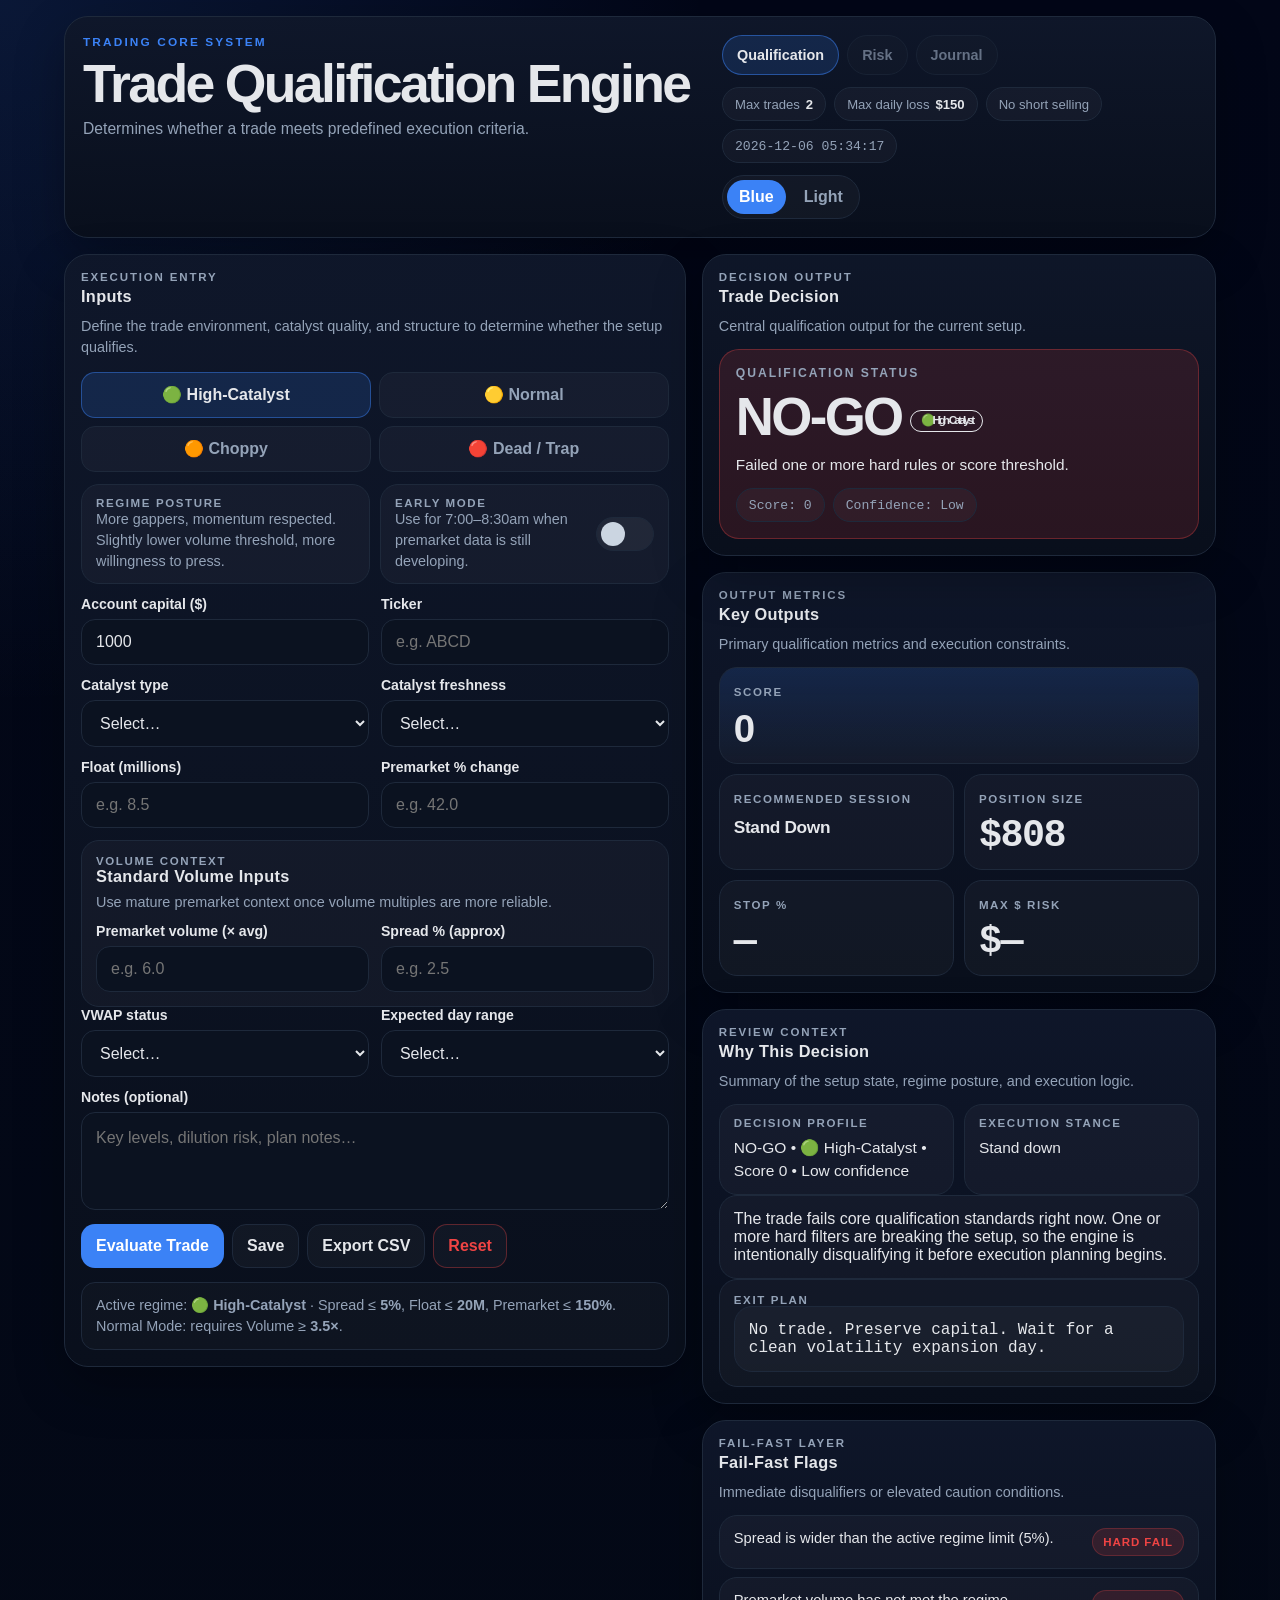
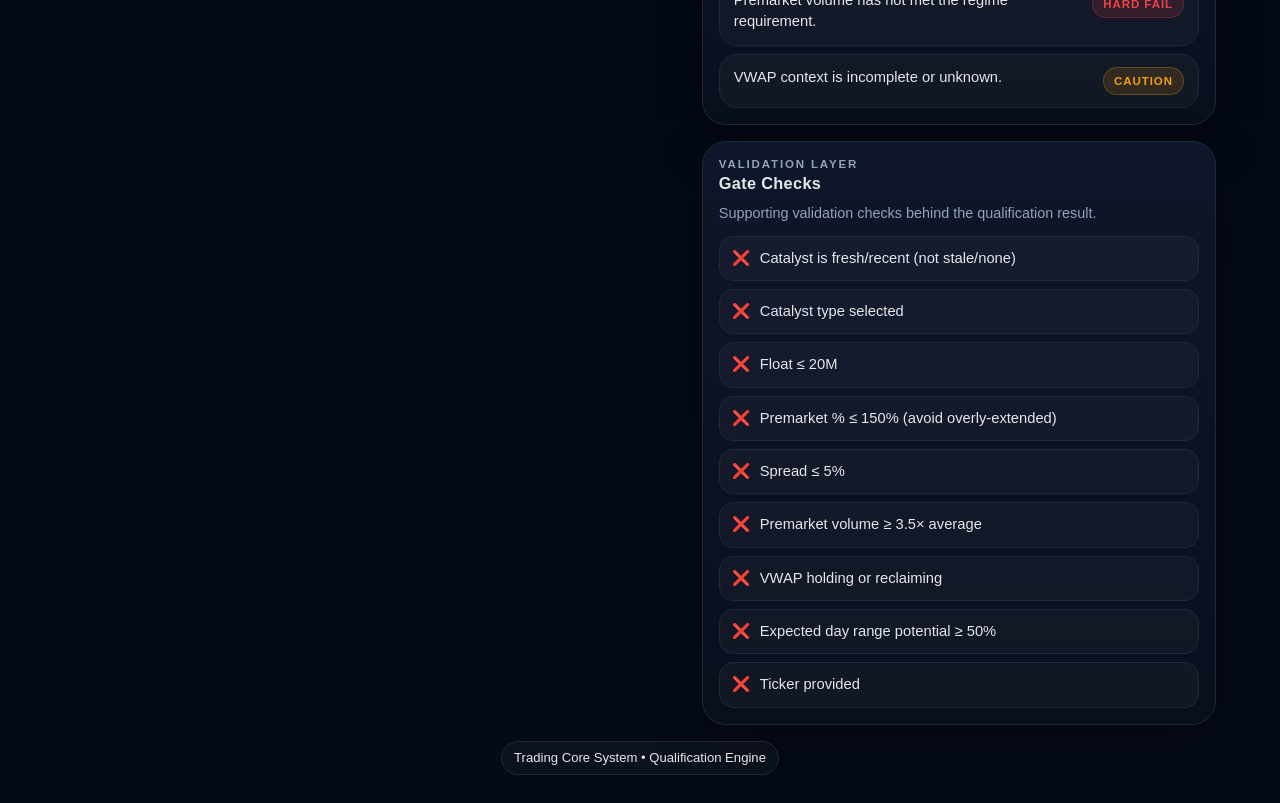
==== qualification/index.html @ 0a0ca6e4 "Add files via upload" ====
<!DOCTYPE html>
<html lang="en" data-theme="blue">
<head>
  <meta charset="utf-8" />
  <meta name="viewport" content="width=device-width,initial-scale=1,viewport-fit=cover" />
  <title>Trade Qualification Engine</title>
  <meta name="theme-color" content="#020617" />
  <meta name="description" content="Determines whether a trade meets predefined execution criteria." />
  <link rel="manifest" href="manifest.json" />
  <link rel="apple-touch-icon" href="icons/icon-192.png" />
  <link rel="icon" href="icons/icon-192.png" />
  <link rel="stylesheet" href="styles.css" />
</head>
<body>
  <div class="shell">
    <header class="topbar card">
      <div class="brand-block">
        <p class="eyebrow">Trading Core System</p>
        <h1>Trade Qualification Engine</h1>
        <p class="subtitle">Determines whether a trade meets predefined execution criteria.</p>
      </div>

      <div class="topbar-side">
        <nav class="system-nav" aria-label="Trading Core System modules">
          <a class="system-link active" href="./index.html" aria-current="page">Qualification</a>
          <a class="system-link" href="#" aria-disabled="true">Risk</a>
          <a class="system-link" href="#" aria-disabled="true">Journal</a>
        </nav>

        <div class="header-meta">
          <div class="meta-pill">Max trades <strong>2</strong></div>
          <div class="meta-pill">Max daily loss <strong>$150</strong></div>
          <div class="meta-pill">No short selling</div>
          <div class="meta-pill mono" id="clock">—</div>
        </div>

        <div class="theme-toggle" id="themeToggle" aria-label="Theme toggle">
          <button type="button" data-theme="blue" class="active">Blue</button>
          <button type="button" data-theme="light">Light</button>
        </div>
      </div>
    </header>

    <main class="app-grid">
      <section class="main-column">
        <section class="card section-card">
          <div class="section-head">
            <div>
              <p class="section-kicker">Execution Entry</p>
              <h2>Inputs</h2>
            </div>
            <p class="helper">Define the trade environment, catalyst quality, and structure to determine whether the setup qualifies.</p>
          </div>

          <nav class="regime-tabs" aria-label="Day Regime">
            <button type="button" class="active" data-regime="GREEN">🟢 High-Catalyst</button>
            <button type="button" data-regime="YELLOW">🟡 Normal</button>
            <button type="button" data-regime="ORANGE">🟠 Choppy</button>
            <button type="button" data-regime="RED">🔴 Dead / Trap</button>
          </nav>

          <div class="topline-row">
            <div class="regime-panel">
              <div class="mini-label">Regime posture</div>
              <div class="regime-note" id="regimeHint">—</div>
            </div>

            <div class="early-mode-wrap">
              <div>
                <div class="mini-label">Early Mode</div>
                <div class="toggle-copy">Use for 7:00–8:30am when premarket data is still developing.</div>
              </div>
              <div class="switch" id="earlySwitch" role="switch" aria-checked="false" tabindex="0" title="Use for 7:00–8:30am when premarket data is still developing"></div>
            </div>
          </div>

          <div class="form-grid">
            <label class="field">
              <span>Account capital ($)</span>
              <input id="capital" type="number" inputmode="decimal" min="0" step="1" value="1000" />
            </label>

            <label class="field">
              <span>Ticker</span>
              <input id="ticker" type="text" placeholder="e.g. ABCD" maxlength="10" />
            </label>

            <label class="field">
              <span>Catalyst type</span>
              <div class="select-wrap">
                <select id="catalystType">
                  <option value="">Select…</option>
                  <option>Clinical Data</option>
                  <option>Regulatory</option>
                  <option>Financial</option>
                  <option>M&amp;A</option>
                  <option>Leadership Change</option>
                  <option>Legal</option>
                  <option>IP/Patent</option>
                  <option>Operational Update</option>
                  <option>Corporate Strategy / Business Transformation</option>
                  <option>Other</option>
                </select>
              </div>
            </label>

            <label class="field">
              <span>Catalyst freshness</span>
              <div class="select-wrap">
                <select id="catalystFresh">
                  <option value="">Select…</option>
                  <option value="FRESH">Fresh (today / overnight)</option>
                  <option value="RECENT">Recent (1–3 days)</option>
                  <option value="STALE">Stale (4+ days)</option>
                  <option value="NONE">No clear catalyst</option>
                </select>
              </div>
            </label>

            <label class="field">
              <span>Float (millions)</span>
              <input id="floatM" type="number" inputmode="decimal" min="0" step="0.1" placeholder="e.g. 8.5" />
            </label>

            <label class="field">
              <span>Premarket % change</span>
              <input id="pmPct" type="number" inputmode="decimal" step="0.1" placeholder="e.g. 42.0" />
            </label>
          </div>

          <div id="earlyBlock" class="mode-block" hidden>
            <div class="mode-head">
              <div>
                <div class="mini-label">Checkpoint Mode</div>
                <h3>Early Mode Checkpoint</h3>
              </div>
              <p>Use absolute share checkpoints while premarket volume is still forming.</p>
            </div>

            <div class="form-grid compact-grid">
              <label class="field">
                <span>Time checkpoint (Early)</span>
                <div class="select-wrap">
                  <select id="checkpoint">
                    <option value="0715">7:00–7:15</option>
                    <option value="0745">7:15–7:45</option>
                    <option value="0830" selected>7:45–8:30</option>
                    <option value="0915">8:30–9:15</option>
                  </select>
                </div>
              </label>

              <label class="field">
                <span>Premarket volume (shares)</span>
                <input id="absVol" type="number" inputmode="numeric" step="1" placeholder="e.g. 250000" />
              </label>
            </div>

            <div class="helper helper-tight mode-note" id="earlyHint">—</div>
          </div>

          <div id="normalVolBlock" class="mode-block">
            <div class="mode-head">
              <div>
                <div class="mini-label">Volume Context</div>
                <h3>Standard Volume Inputs</h3>
              </div>
              <p>Use mature premarket context once volume multiples are more reliable.</p>
            </div>

            <div class="form-grid compact-grid">
              <label class="field">
                <span>Premarket volume (× avg)</span>
                <input id="volX" type="number" inputmode="decimal" step="0.1" placeholder="e.g. 6.0" />
              </label>

              <label class="field">
                <span>Spread % (approx)</span>
                <input id="spreadPct" type="number" inputmode="decimal" step="0.1" placeholder="e.g. 2.5" />
              </label>
            </div>
          </div>

          <div id="spreadAlways" class="mode-block" hidden>
            <div class="mode-head">
              <div>
                <div class="mini-label">Spread Context</div>
                <h3>Early Mode Spread Context</h3>
              </div>
              <p>Spread still matters even when using checkpoint-based volume validation.</p>
            </div>

            <div class="form-grid compact-grid">
              <label class="field">
                <span>Spread % (approx)</span>
                <input id="spreadPct2" type="number" inputmode="decimal" step="0.1" placeholder="e.g. 2.5" />
              </label>

              <label class="field">
                <span>(Optional) Premarket vol × avg</span>
                <input id="volX2" type="number" inputmode="decimal" step="0.1" placeholder="e.g. 2.0" />
              </label>
            </div>
          </div>

          <div class="form-grid">
            <label class="field">
              <span>VWAP status</span>
              <div class="select-wrap">
                <select id="vwap">
                  <option value="">Select…</option>
                  <option value="ABOVE">Above VWAP / holding</option>
                  <option value="RECLAIM">Reclaiming VWAP</option>
                  <option value="BELOW">Below VWAP / failing</option>
                  <option value="NA">Unknown</option>
                </select>
              </div>
            </label>

            <label class="field">
              <span>Expected day range</span>
              <div class="select-wrap">
                <select id="rangeExp">
                  <option value="">Select…</option>
                  <option value="LOW">&lt; 30%</option>
                  <option value="MED">30–50%</option>
                  <option value="HIGH">50–100%</option>
                  <option value="EXT">100%+</option>
                </select>
              </div>
            </label>

            <label class="field field-full">
              <span>Notes (optional)</span>
              <textarea id="notes" placeholder="Key levels, dilution risk, plan notes…"></textarea>
            </label>
          </div>

          <div class="action-row">
            <button id="evalBtn" type="button" class="btn btn-primary">Evaluate Trade</button>
            <button id="saveBtn" type="button" class="btn btn-secondary">Save</button>
            <button id="exportBtn" type="button" class="btn btn-secondary">Export CSV</button>
            <button id="resetBtn" type="button" class="btn btn-danger">Reset</button>
          </div>

          <div class="helper thresholds" id="thresholdsNote">—</div>
        </section>
      </section>

      <section class="side-column">
        <section class="card section-card decision-anchor">
          <div class="section-head tight">
            <div>
              <p class="section-kicker">Decision Output</p>
              <h2>Trade Decision</h2>
            </div>
            <p class="helper">Central qualification output for the current setup.</p>
          </div>

          <div class="decision-panel state-no-go" id="statusBox">
            <p class="decision-kicker">Qualification Status</p>
            <div class="decision-line" id="decisionLine">NO-GO</div>
            <div class="decision-why" id="decisionWhy">Fill inputs and evaluate.</div>

            <div class="decision-meta">
              <div class="decision-chip mono" id="scoreBadge">Score: --</div>
              <div class="decision-chip mono" id="confidenceBadge">Confidence: --</div>
            </div>
          </div>
        </section>

        <section class="card section-card">
          <div class="section-head tight">
            <div>
              <p class="section-kicker">Output Metrics</p>
              <h2>Key Outputs</h2>
            </div>
            <p class="helper">Primary qualification metrics and execution constraints.</p>
          </div>

          <div class="metrics-grid">
            <article class="metric-card metric-card-hero">
              <span class="metric-label">Score</span>
              <strong class="metric-value" id="scoreMetric">—</strong>
            </article>

            <article class="metric-card">
              <span class="metric-label">Recommended session</span>
              <strong class="metric-value metric-value-small" id="recSession">—</strong>
            </article>

            <article class="metric-card">
              <span class="metric-label">Position size</span>
              <strong class="metric-value mono" id="posSize">$—</strong>
            </article>

            <article class="metric-card">
              <span class="metric-label">Stop %</span>
              <strong class="metric-value mono" id="stopPct">—</strong>
            </article>

            <article class="metric-card">
              <span class="metric-label">Max $ risk</span>
              <strong class="metric-value mono" id="maxRisk">$—</strong>
            </article>
          </div>
        </section>

        <section class="card section-card">
          <div class="section-head tight">
            <div>
              <p class="section-kicker">Review Context</p>
              <h2>Why This Decision</h2>
            </div>
            <p class="helper">Summary of the setup state, regime posture, and execution logic.</p>
          </div>

          <div class="summary-grid">
            <div class="summary-box">
              <div class="summary-label">Decision profile</div>
              <div class="summary-value" id="decisionProfile">—</div>
            </div>
            <div class="summary-box">
              <div class="summary-label">Execution stance</div>
              <div class="summary-value" id="executionStance">—</div>
            </div>
          </div>

          <div class="narrative-block" id="reasonNarrative">No evaluation yet.</div>

          <div class="exit-plan-block">
            <div class="summary-label">Exit plan</div>
            <div class="narrative-block mono" id="exitPlan">—</div>
          </div>
        </section>

        <section class="card section-card">
          <div class="section-head tight">
            <div>
              <p class="section-kicker">Fail-Fast Layer</p>
              <h2>Fail-Fast Flags</h2>
            </div>
            <p class="helper">Immediate disqualifiers or elevated caution conditions.</p>
          </div>

          <div id="failFastList" class="flag-list">
            <div class="empty-state">No evaluation yet.</div>
          </div>
        </section>

        <section class="card section-card">
          <div class="section-head tight">
            <div>
              <p class="section-kicker">Validation Layer</p>
              <h2>Gate Checks</h2>
            </div>
            <p class="helper">Supporting validation checks behind the qualification result.</p>
          </div>

          <ul id="checksList" class="checks-list"></ul>
        </section>
      </section>
    </main>

    <footer class="app-footer">
      <div class="footer-pill">Trading Core System • Qualification Engine</div>
    </footer>
  </div>

  <script src="app.js"></script>
</body>
</html>
---- qualification/styles.css ----
:root {
  --bg: #020617;
  --panel: #0b1220;
  --card: #0f172a;
  --card-2: #111c31;
  --text: #e5e7eb;
  --muted: #94a3b8;
  --border: #1e293b;
  --accent: #3b82f6;
  --accent-soft: rgba(59, 130, 246, 0.16);
  --shadow: 0 20px 50px rgba(0, 0, 0, 0.28);
  --good: #22c55e;
  --good-bg: rgba(34, 197, 94, 0.14);
  --warn: #f59e0b;
  --warn-bg: rgba(245, 158, 11, 0.14);
  --bad: #ef4444;
  --bad-bg: rgba(239, 68, 68, 0.14);
  --neutral: #cbd5e1;
  --neutral-bg: rgba(148, 163, 184, 0.12);
  --radius-xl: 24px;
  --radius-lg: 18px;
  --radius-md: 14px;
  --safe-bottom: env(safe-area-inset-bottom, 0px);
  color-scheme: dark;
}

html[data-theme="light"] {
  --bg: #edf3ff;
  --panel: #ffffff;
  --card: #f8fbff;
  --card-2: #f1f6ff;
  --text: #0f172a;
  --muted: #52637b;
  --border: #d7e3f4;
  --accent: #2563eb;
  --accent-soft: rgba(37, 99, 235, 0.12);
  --shadow: 0 18px 40px rgba(15, 23, 42, 0.10);
  --good: #15803d;
  --good-bg: rgba(21, 128, 61, 0.10);
  --warn: #b45309;
  --warn-bg: rgba(180, 83, 9, 0.10);
  --bad: #dc2626;
  --bad-bg: rgba(220, 38, 38, 0.10);
  --neutral: #475569;
  --neutral-bg: rgba(71, 85, 105, 0.09);
  color-scheme: light;
}

* { box-sizing: border-box; }
html { -webkit-text-size-adjust: 100%; }
body {
  margin: 0;
  font-family: Inter, -apple-system, BlinkMacSystemFont, "Segoe UI", sans-serif;
  color: var(--text);
  background:
    radial-gradient(circle at top left, rgba(59,130,246,0.14), transparent 26%),
    linear-gradient(180deg, var(--bg) 0%, #040a16 100%);
}
html[data-theme="light"] body {
  background:
    radial-gradient(circle at top left, rgba(37,99,235,0.10), transparent 28%),
    linear-gradient(180deg, #f7fbff 0%, var(--bg) 100%);
}
button, input, select, textarea { font: inherit; }
button { cursor: pointer; }
input, select, textarea {
  width: 100%;
  border: 1px solid var(--border);
  background: var(--panel);
  color: var(--text);
  border-radius: 14px;
  padding: 13px 14px;
  outline: none;
  transition: border-color .16s ease, box-shadow .16s ease, transform .16s ease;
}
html[data-theme="light"] input,
html[data-theme="light"] select,
html[data-theme="light"] textarea {
  background: #fff;
}
input:focus, select:focus, textarea:focus {
  border-color: rgba(59,130,246,0.55);
  box-shadow: 0 0 0 3px rgba(59,130,246,0.12);
}
textarea {
  min-height: 98px;
  resize: vertical;
  line-height: 1.45;
}

.shell {
  max-width: 1180px;
  margin: 0 auto;
  padding: 16px 14px calc(28px + var(--safe-bottom));
}
.card {
  background: linear-gradient(180deg, rgba(15,23,42,0.96), rgba(9,15,28,0.98));
  border: 1px solid var(--border);
  border-radius: var(--radius-xl);
  box-shadow: var(--shadow);
}
html[data-theme="light"] .card {
  background: linear-gradient(180deg, rgba(255,255,255,0.98), rgba(247,250,255,0.98));
}

.topbar {
  display: grid;
  gap: 14px;
  padding: 18px;
  margin-bottom: 16px;
}
.brand-block { display: grid; gap: 8px; }
.eyebrow {
  margin: 0;
  font-size: .74rem;
  font-weight: 800;
  letter-spacing: .18em;
  text-transform: uppercase;
  color: var(--accent);
}
h1 {
  margin: 0;
  font-size: clamp(2rem, 4.6vw, 3.35rem);
  line-height: .98;
  letter-spacing: -.05em;
}
.subtitle {
  margin: 0;
  max-width: 46rem;
  color: var(--muted);
  font-size: .98rem;
  line-height: 1.45;
}
.topbar-side {
  display: grid;
  gap: 12px;
}
.system-nav {
  display: flex;
  gap: 8px;
  flex-wrap: wrap;
}
.system-link {
  display: inline-flex;
  align-items: center;
  justify-content: center;
  min-height: 40px;
  padding: 0 14px;
  border-radius: 999px;
  border: 1px solid var(--border);
  background: rgba(255,255,255,0.02);
  color: var(--muted);
  text-decoration: none;
  font-weight: 700;
  font-size: .9rem;
}
.system-link.active {
  background: var(--accent-soft);
  color: var(--text);
  border-color: rgba(59,130,246,0.5);
}
.system-link[aria-disabled="true"] {
  opacity: .65;
}
.header-meta {
  display: flex;
  gap: 8px;
  flex-wrap: wrap;
}
.meta-pill, .footer-pill, .decision-chip, .pill-inline {
  display: inline-flex;
  align-items: center;
  gap: 6px;
  min-height: 34px;
  padding: 0 12px;
  border-radius: 999px;
  border: 1px solid var(--border);
  background: rgba(255,255,255,0.03);
  color: var(--muted);
  font-size: .82rem;
}
.meta-pill strong, .footer-pill strong { color: var(--text); }
.theme-toggle {
  display: inline-flex;
  align-items: center;
  gap: 6px;
  width: fit-content;
  padding: 4px;
  border-radius: 999px;
  border: 1px solid var(--border);
  background: rgba(255,255,255,0.03);
}
.theme-toggle button {
  min-height: 34px;
  padding: 0 12px;
  border: 0;
  border-radius: 999px;
  background: transparent;
  color: var(--muted);
  font-weight: 700;
}
.theme-toggle button.active {
  background: var(--accent);
  color: #fff;
}

.app-grid {
  display: grid;
  gap: 16px;
}
.main-column, .side-column {
  display: grid;
  gap: 16px;
}
.section-card { padding: 16px; }
.section-head {
  display: grid;
  gap: 10px;
  margin-bottom: 14px;
}
.section-head.tight { margin-bottom: 12px; }
.section-kicker {
  margin: 0 0 4px;
  color: var(--muted);
  font-size: .72rem;
  font-weight: 800;
  letter-spacing: .16em;
  text-transform: uppercase;
}
.section-head h2, .mode-head h3 {
  margin: 0;
  font-size: 1.02rem;
  letter-spacing: .02em;
}
.helper, .toggle-copy, .mode-head p, .regime-note, .empty-state {
  margin: 0;
  color: var(--muted);
  font-size: .9rem;
  line-height: 1.45;
}
.helper-tight { font-size: .84rem; }
.mini-label, .summary-label, .metric-label {
  color: var(--muted);
  font-size: .72rem;
  font-weight: 800;
  letter-spacing: .14em;
  text-transform: uppercase;
}

.regime-tabs {
  display: grid;
  grid-template-columns: repeat(2, minmax(0,1fr));
  gap: 8px;
  margin-bottom: 12px;
}
.regime-tabs button {
  min-height: 46px;
  padding: 0 12px;
  border-radius: 14px;
  border: 1px solid var(--border);
  background: rgba(255,255,255,0.03);
  color: var(--muted);
  font-weight: 700;
  text-align: center;
}
.regime-tabs button.active {
  color: var(--text);
  background: var(--accent-soft);
  border-color: rgba(59,130,246,0.45);
}

.topline-row {
  display: grid;
  gap: 10px;
  margin-bottom: 12px;
}
.regime-panel,
.early-mode-wrap,
.mode-block,
.metric-card,
.summary-box,
.narrative-block,
.exit-plan-block,
.flag-item {
  border: 1px solid var(--border);
  background: rgba(255,255,255,0.03);
  border-radius: var(--radius-lg);
}
.regime-panel { padding: 12px 14px; }
.early-mode-wrap {
  display: flex;
  align-items: center;
  justify-content: space-between;
  gap: 14px;
  padding: 12px 14px;
}
.switch {
  position: relative;
  width: 58px;
  height: 34px;
  border-radius: 999px;
  border: 1px solid var(--border);
  background: rgba(255,255,255,0.05);
  flex: 0 0 auto;
}
.switch::after {
  content: "";
  position: absolute;
  top: 4px;
  left: 4px;
  width: 24px;
  height: 24px;
  border-radius: 50%;
  background: #cbd5e1;
  transition: transform .16s ease, background .16s ease;
}
.switch.on {
  background: var(--accent-soft);
  border-color: rgba(59,130,246,0.45);
}
.switch.on::after {
  transform: translateX(24px);
  background: var(--accent);
}

.form-grid {
  display: grid;
  gap: 12px;
}
.compact-grid { margin-top: 10px; }
.field {
  display: grid;
  gap: 7px;
}
.field span {
  font-size: .88rem;
  font-weight: 700;
}
.select-wrap { position: relative; }
.field-full { grid-column: 1 / -1; }
.mode-block {
  padding: 14px;
  margin-top: 12px;
}
.mode-head {
  display: grid;
  gap: 6px;
  margin-bottom: 10px;
}
.mode-note { margin-top: 10px; }
.action-row {
  display: flex;
  flex-wrap: wrap;
  gap: 8px;
  margin-top: 14px;
}
.btn {
  min-height: 44px;
  padding: 0 14px;
  border-radius: 14px;
  border: 1px solid var(--border);
  background: rgba(255,255,255,0.03);
  color: var(--text);
  font-weight: 700;
}
.btn-primary {
  background: var(--accent);
  border-color: transparent;
  color: #fff;
}
.btn-danger {
  color: var(--bad);
  border-color: rgba(239,68,68,0.35);
}
.thresholds {
  margin-top: 14px;
  padding: 12px 14px;
  border: 1px solid var(--border);
  border-radius: 14px;
  background: rgba(255,255,255,0.02);
}

.decision-anchor { position: sticky; top: 12px; }
.decision-panel {
  display: grid;
  gap: 12px;
  padding: 16px;
  border-radius: 20px;
  border: 1px solid var(--border);
  background: var(--neutral-bg);
}
.decision-panel.state-go { background: var(--good-bg); border-color: rgba(34,197,94,0.32); }
.decision-panel.state-track,
.decision-panel.state-wait { background: var(--warn-bg); border-color: rgba(245,158,11,0.32); }
.decision-panel.state-drop,
.decision-panel.state-no-go { background: var(--bad-bg); border-color: rgba(239,68,68,0.32); }
.decision-kicker {
  margin: 0;
  font-size: .76rem;
  font-weight: 800;
  letter-spacing: .16em;
  text-transform: uppercase;
  color: var(--muted);
}
.decision-line {
  font-size: clamp(2rem, 5vw, 3.3rem);
  line-height: .95;
  letter-spacing: -.05em;
  font-weight: 900;
}
.decision-why {
  font-size: .96rem;
  line-height: 1.45;
}
.decision-meta {
  display: flex;
  gap: 8px;
  flex-wrap: wrap;
}
.badge-inline {
  display: inline-flex;
  align-items: center;
  margin-left: 8px;
  padding: 4px 10px;
  border-radius: 999px;
  border: 1px solid currentColor;
  font-size: .72rem;
  line-height: 1;
  vertical-align: middle;
}

.metrics-grid,
.summary-grid {
  display: grid;
  gap: 10px;
}
.metric-card {
  padding: 14px;
}
.metric-card-hero {
  background: linear-gradient(180deg, rgba(59,130,246,0.16), rgba(255,255,255,0.03));
}
.metric-value {
  display: block;
  margin-top: 10px;
  font-size: clamp(1.5rem, 4vw, 2.4rem);
  line-height: 1;
  letter-spacing: -.04em;
  font-weight: 850;
}
.metric-value-small {
  font-size: 1.08rem;
  line-height: 1.2;
  letter-spacing: -.02em;
}
.summary-box {
  padding: 12px 14px;
}
.summary-value {
  margin-top: 8px;
  font-size: .97rem;
  line-height: 1.45;
}
.narrative-block, .exit-plan-block {
  padding: 14px;
}
.flag-list, .checks-list { display: grid; gap: 8px; }
.flag-item {
  display: flex;
  align-items: flex-start;
  justify-content: space-between;
  gap: 12px;
  padding: 12px 14px;
}
.flag-copy {
  font-size: .92rem;
  line-height: 1.45;
}
.flag-badge {
  flex: 0 0 auto;
  min-height: 28px;
  padding: 0 10px;
  border-radius: 999px;
  border: 1px solid transparent;
  display: inline-flex;
  align-items: center;
  font-size: .72rem;
  font-weight: 800;
  letter-spacing: .08em;
}
.flag-hard { color: var(--bad); background: var(--bad-bg); border-color: rgba(239,68,68,0.25); }
.flag-caution { color: var(--warn); background: var(--warn-bg); border-color: rgba(245,158,11,0.25); }
.flag-ok { color: var(--good); background: var(--good-bg); border-color: rgba(34,197,94,0.25); }
.checks-list {
  list-style: none;
  padding: 0;
  margin: 0;
}
.checks-list li {
  display: flex;
  align-items: flex-start;
  gap: 10px;
  padding: 11px 12px;
  border-radius: 14px;
  border: 1px solid var(--border);
  background: rgba(255,255,255,0.03);
  font-size: .92rem;
  line-height: 1.45;
}
.check-icon { flex: 0 0 auto; }
.mono {
  font-family: ui-monospace, SFMono-Regular, Menlo, Monaco, Consolas, "Liberation Mono", monospace;
  font-variant-numeric: tabular-nums;
}
.app-footer {
  display: flex;
  justify-content: center;
  padding-top: 16px;
}
.footer-pill { color: var(--text); }

@media (min-width: 900px) {
  .topbar {
    grid-template-columns: 1.25fr .95fr;
    align-items: start;
  }
  .app-grid {
    grid-template-columns: minmax(0, 1.04fr) minmax(330px, .86fr);
    align-items: start;
  }
  .topline-row,
  .summary-grid,
  .compact-grid,
  .metrics-grid {
    grid-template-columns: repeat(2, minmax(0, 1fr));
  }
  .metric-card-hero {
    grid-column: 1 / -1;
  }
  .form-grid {
    grid-template-columns: repeat(2, minmax(0, 1fr));
  }
}

@media (max-width: 899px) {
  .decision-anchor { position: static; }
}

@media (max-width: 640px) {
  .shell { padding-inline: 10px; }
  .topbar, .section-card { padding: 14px; }
  .decision-line { font-size: 2.25rem; }
  .action-row .btn { flex: 1 1 calc(50% - 8px); }
  .flag-item, .early-mode-wrap { flex-direction: column; align-items: flex-start; }
}
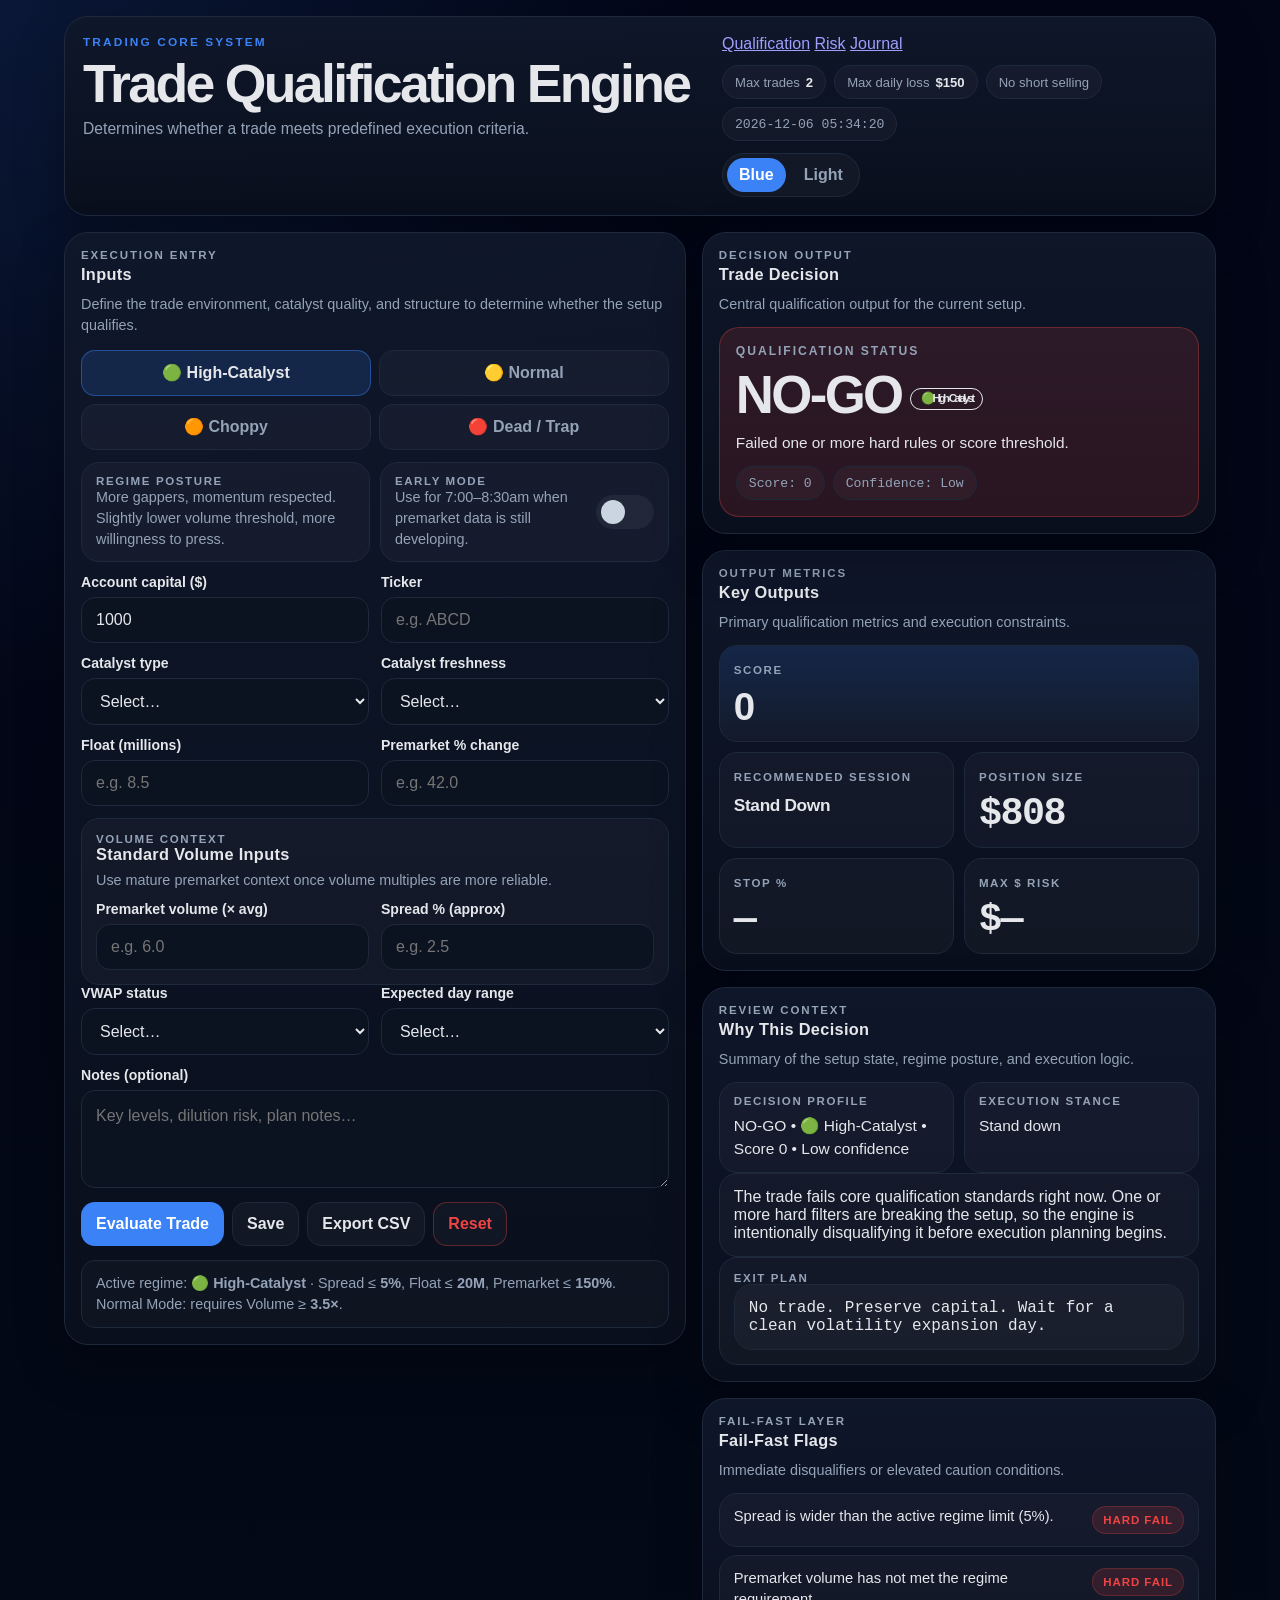
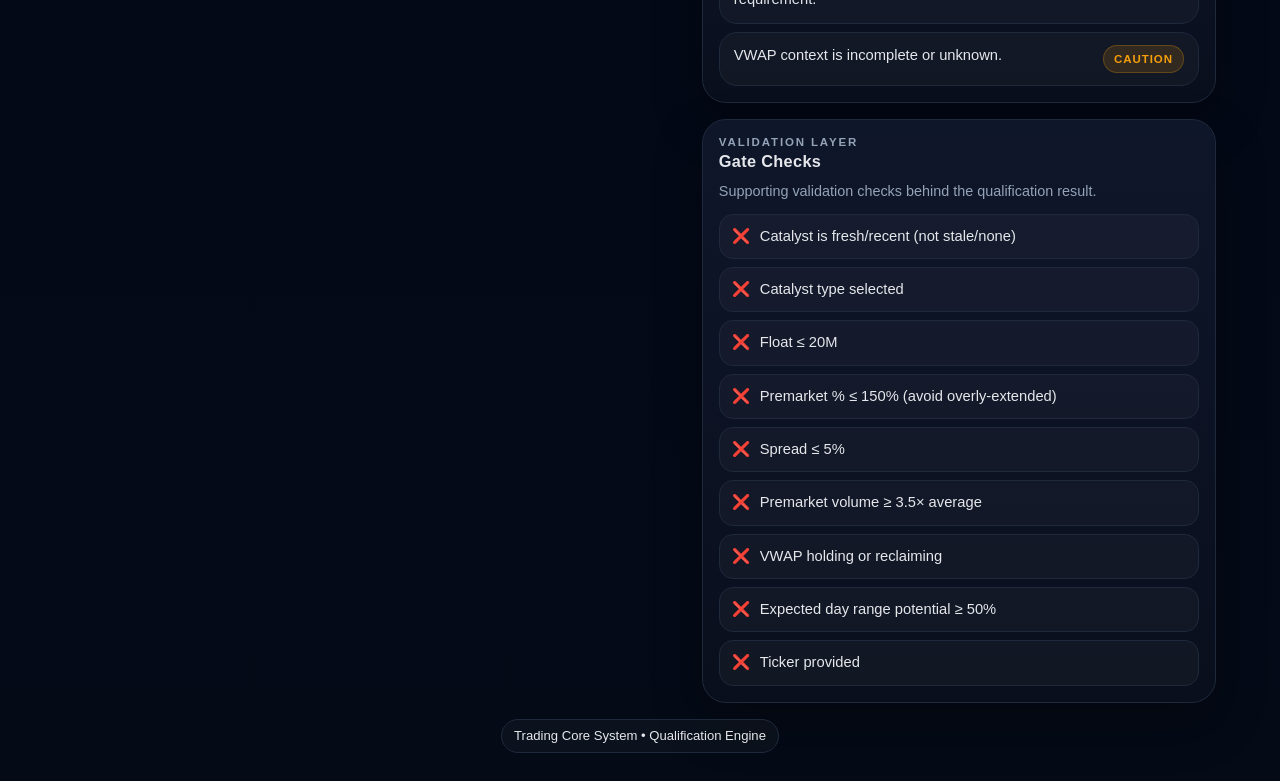
==== commit 283a4275: "Add files via upload" ====
--- a/qualification/index.html
+++ b/qualification/index.html
@@ -21,11 +21,11 @@
       </div>
 
       <div class="topbar-side">
-        <nav class="system-nav" aria-label="Trading Core System modules">
-          <a class="system-link active" href="./index.html" aria-current="page">Qualification</a>
-          <a class="system-link" href="#" aria-disabled="true">Risk</a>
-          <a class="system-link" href="#" aria-disabled="true">Journal</a>
-        </nav>
+        <nav class="top-nav" aria-label="Trading Core System modules">
+  <a href="../qualification/index.html" class="top-nav-link is-active" aria-current="page">Qualification</a>
+  <a href="../risk/index.html" class="top-nav-link">Risk</a>
+  <a href="../journal/index.html" class="top-nav-link">Journal</a>
+</nav>
 
         <div class="header-meta">
           <div class="meta-pill">Max trades <strong>2</strong></div>
